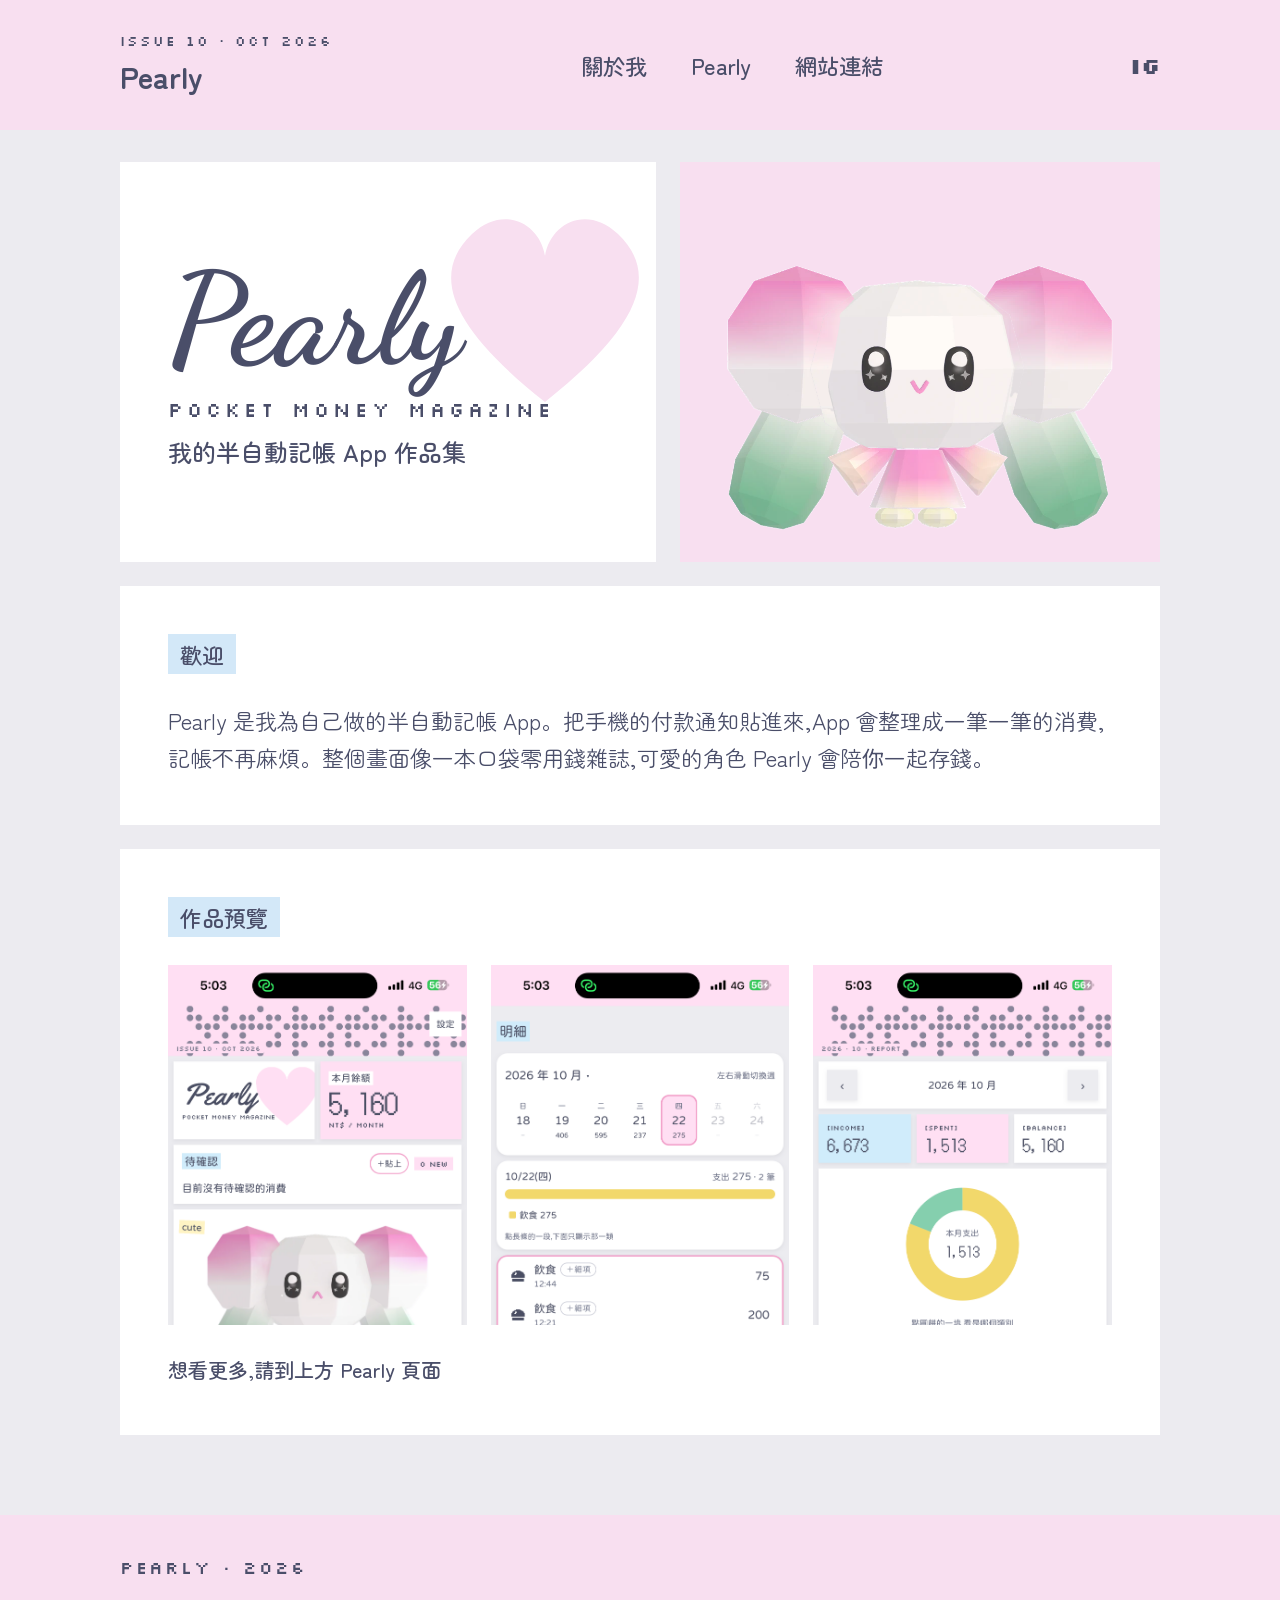
==== index.html @ 507bc212 "Pearly 作品網站：首頁、關於我、Pearly、網站連結" ====
<!DOCTYPE html>
<html lang="zh-TW">
<head>
    <meta charset="UTF-8">
    <meta name="viewport" content="width=device-width, initial-scale=1.0">
    <title>Pearly 作品網站</title>
    <!-- 網路字體:Google Fonts -->
    <link href="https://fonts.googleapis.com/css2?family=Zen+Maru+Gothic:wght@400;500;700&family=Noto+Sans+TC:wght@400;500;700&family=Dancing+Script:wght@700&family=Silkscreen:wght@400;700&family=DotGothic16&display=swap" rel="stylesheet">
    <link rel="stylesheet" href="style.css">
</head>
<body>

    <!-- 上方導覽列 -->
    <div class="header">
        <div>
            <div class="issue">ISSUE 10 · OCT 2026</div>
            <a class="site-name" href="index.html">Pearly</a>
        </div>
        <div class="nav">
            <a href="about.html">關於我</a>
            <a href="pearly.html">Pearly</a>
            <a href="links.html">網站連結</a>
        </div>
        <a class="ig" href="https://www.instagram.com/negi._.404/" target="_blank">IG</a>
    </div>

    <div class="content">

        <!-- 封面:左邊 logo,右邊角色 -->
        <div class="cover">
            <div class="logo-card">
                <img class="heart" src="images/heart.svg" alt="愛心">
                <div class="logo-text">Pearly</div>
                <div class="logo-sub">POCKET MONEY MAGAZINE</div>
                <div class="logo-desc">我的半自動記帳 App 作品集</div>
            </div>
            <div class="character-card">
                <img src="images/pearly.png" alt="Pearly 角色">
            </div>
        </div>

        <!-- 歡迎 -->
        <div class="card">
            <div class="tag">歡迎</div>
            <p>Pearly 是我為自己做的半自動記帳 App。把手機的付款通知貼進來,App 會整理成一筆一筆的消費,記帳不再麻煩。整個畫面像一本口袋零用錢雜誌,可愛的角色 Pearly 會陪你一起存錢。</p>
        </div>

        <!-- 作品預覽 -->
        <div class="card">
            <div class="tag">作品預覽</div>
            <div class="preview-row">
                <div class="shot"><img src="images/home.png" alt="Pearly 首頁畫面"></div>
                <div class="shot"><img src="images/detail.png" alt="Pearly 明細畫面"></div>
                <div class="shot"><img src="images/chart.png" alt="Pearly 圖表畫面"></div>
            </div>
            <p class="more">想看更多,請到上方 <a href="pearly.html">Pearly</a> 頁面</p>
        </div>

    </div>

    <!-- 頁尾 -->
    <div class="footer">PEARLY · 2026</div>

</body>
</html>
---- style.css ----
/* ===== Pearly 作品網站 style.css ===== */
/* 4 個頁面共用這一個 CSS 檔 */

/* 讓 padding 和 border 算在 width / height 裡面(box-sizing 概念) */
* {
  box-sizing: border-box;
}

/* ---------- 整體設定 ---------- */
body {
  margin: 0;
  background-color: #ECEBF0;
  color: #4A4E69;
  font-family: "Zen Maru Gothic", "Noto Sans TC", sans-serif;
  font-size: 22px;
}

a {
  color: #4A4E69;
  text-decoration: none;
}

p {
  margin: 0;
  line-height: 1.7;
}

/* ---------- 上方導覽列 header ---------- */
.header {
  height: 130px;
  padding: 0 120px;
  background-color: #F8DFF0;
  display: flex;
  justify-content: space-between;
  align-items: center;
}

.issue {
  font-family: "Silkscreen", sans-serif;
  font-size: 14px;
  letter-spacing: 2px;
  margin-bottom: 4px;
}

.site-name {
  font-size: 30px;
  font-weight: 700;
}

.nav {
  display: flex;
  gap: 12px;
}

.nav a {
  padding: 6px 16px;
  font-weight: 500;
}

/* 目前所在的頁面,底色變藍色 */
.nav a.active {
  background-color: #D3E8F8;
}

.ig {
  font-family: "Silkscreen", sans-serif;
  font-size: 22px;
  font-weight: 700;
}

/* ---------- 內容區 ---------- */
.content {
  padding: 32px 120px 56px 120px;
}

/* 白色卡片 */
.card {
  background-color: #FFFFFF;
  padding: 48px;
  margin-bottom: 24px;
}

/* 藍色小標籤 */
.tag {
  display: inline-block;
  background-color: #D3E8F8;
  padding: 4px 12px;
  font-weight: 500;
  margin-bottom: 28px;
}

/* ---------- 首頁:封面 ---------- */
.cover {
  display: flex;
  gap: 24px;
  height: 400px;
  margin-bottom: 24px;
}

.logo-card {
  flex: 1;
  background-color: #FFFFFF;
  padding: 48px;
  position: relative;      /* 讓愛心可以用 absolute 定位 */
  overflow: hidden;
  display: flex;
  flex-direction: column;
  justify-content: center;
}

.heart {
  position: absolute;
  top: 40px;
  right: -4px;
  width: 230px;
}

.logo-text {
  font-family: "Dancing Script", cursive;
  font-size: 128px;
  font-weight: 700;
  line-height: 1;
  margin-bottom: 12px;
}

.logo-sub {
  font-family: "Silkscreen", sans-serif;
  font-size: 20px;
  letter-spacing: 4px;
  margin-bottom: 12px;
}

.logo-desc {
  font-size: 24px;
  font-weight: 500;
}

.character-card {
  width: 480px;
  background-color: #F8DFF0;
  padding: 32px;
  display: flex;
  justify-content: center;
  align-items: center;
}

.character-card img {
  width: 100%;
}

/* ---------- 首頁:作品預覽 ---------- */
.preview-row {
  display: flex;
  gap: 24px;
}

.shot {
  flex: 1;
}

/* 圖片只顯示上面一段,高度固定 360px */
.shot img {
  width: 100%;
  height: 360px;
  object-fit: cover;
  object-position: top;
  display: block;
}

.more {
  margin-top: 28px;
  font-size: 20px;
  font-weight: 500;
}

/* ---------- 關於我 ---------- */
.about-row {
  display: flex;
  gap: 48px;
}

.photo {
  width: 360px;
  height: 420px;
  border: 2px dashed #E6A5CE;
  background-color: #FFFFFF;
}

.photo img {
  width: 100%;
  height: 100%;
  object-fit: cover;
  display: block;
}

.info {
  flex: 1;
}

.info-row {
  display: flex;
  align-items: center;
  gap: 20px;
  margin-bottom: 20px;
}

.label {
  background-color: #F8DFF0;
  padding: 4px 12px;
  font-weight: 500;
}

.value {
  font-size: 24px;
}

/* ---------- Pearly 作品頁 ---------- */
.features-row {
  display: flex;
  gap: 24px;
}

.feature {
  flex: 1;
}

.feature img {
  width: 100%;
  height: 520px;
  object-fit: cover;
  object-position: top;
  display: block;
}

.feature h3 {
  font-size: 26px;
  margin: 14px 0;
}

.feature p {
  font-size: 20px;
  line-height: 1.6;
}

/* 色彩 */
.colors-row {
  display: flex;
  gap: 20px;
}

.swatch {
  flex: 1;
}

.color-box {
  height: 120px;
  border: 1px solid #D8D6E0;
  margin-bottom: 10px;
}

.pink  { background-color: #F8DFF0; }
.blue  { background-color: #D3E8F8; }
.yellow { background-color: #EDD87D; }
.green { background-color: #97CDB2; }
.ink   { background-color: #4A4E69; }
.base  { background-color: #ECEBF0; }

.color-name {
  font-size: 20px;
  font-weight: 500;
  margin-bottom: 10px;
}

.color-code {
  font-family: "DotGothic16", sans-serif;
  font-size: 18px;
}

/* 製作過程 */
.steps {
  list-style: none;
  margin: 0;
  padding: 0;
}

.steps li {
  display: flex;
  align-items: center;
  gap: 20px;
  margin-bottom: 20px;
}

.num {
  width: 56px;
  height: 56px;
  background-color: #F8DFF0;
  display: flex;
  justify-content: center;
  align-items: center;
  font-family: "Silkscreen", sans-serif;
  font-weight: 700;
  font-size: 22px;
}

/* ---------- 網站連結 ---------- */
.link-item {
  display: flex;
  align-items: center;
  gap: 24px;
  padding: 24px;
  margin-bottom: 20px;
  background-color: #ECEBF0;
}

.chip {
  background-color: #F8DFF0;
  padding: 8px 14px;
  font-family: "Silkscreen", sans-serif;
  font-size: 18px;
  font-weight: 700;
}

.link-title {
  font-size: 24px;
  font-weight: 700;
  margin-bottom: 4px;
}

.link-url {
  font-family: "DotGothic16", sans-serif;
  font-size: 20px;
}

/* ---------- 頁尾 footer ---------- */
.footer {
  padding: 40px 120px;
  background-color: #F8DFF0;
  font-family: "Silkscreen", sans-serif;
  font-size: 18px;
  letter-spacing: 2px;
}
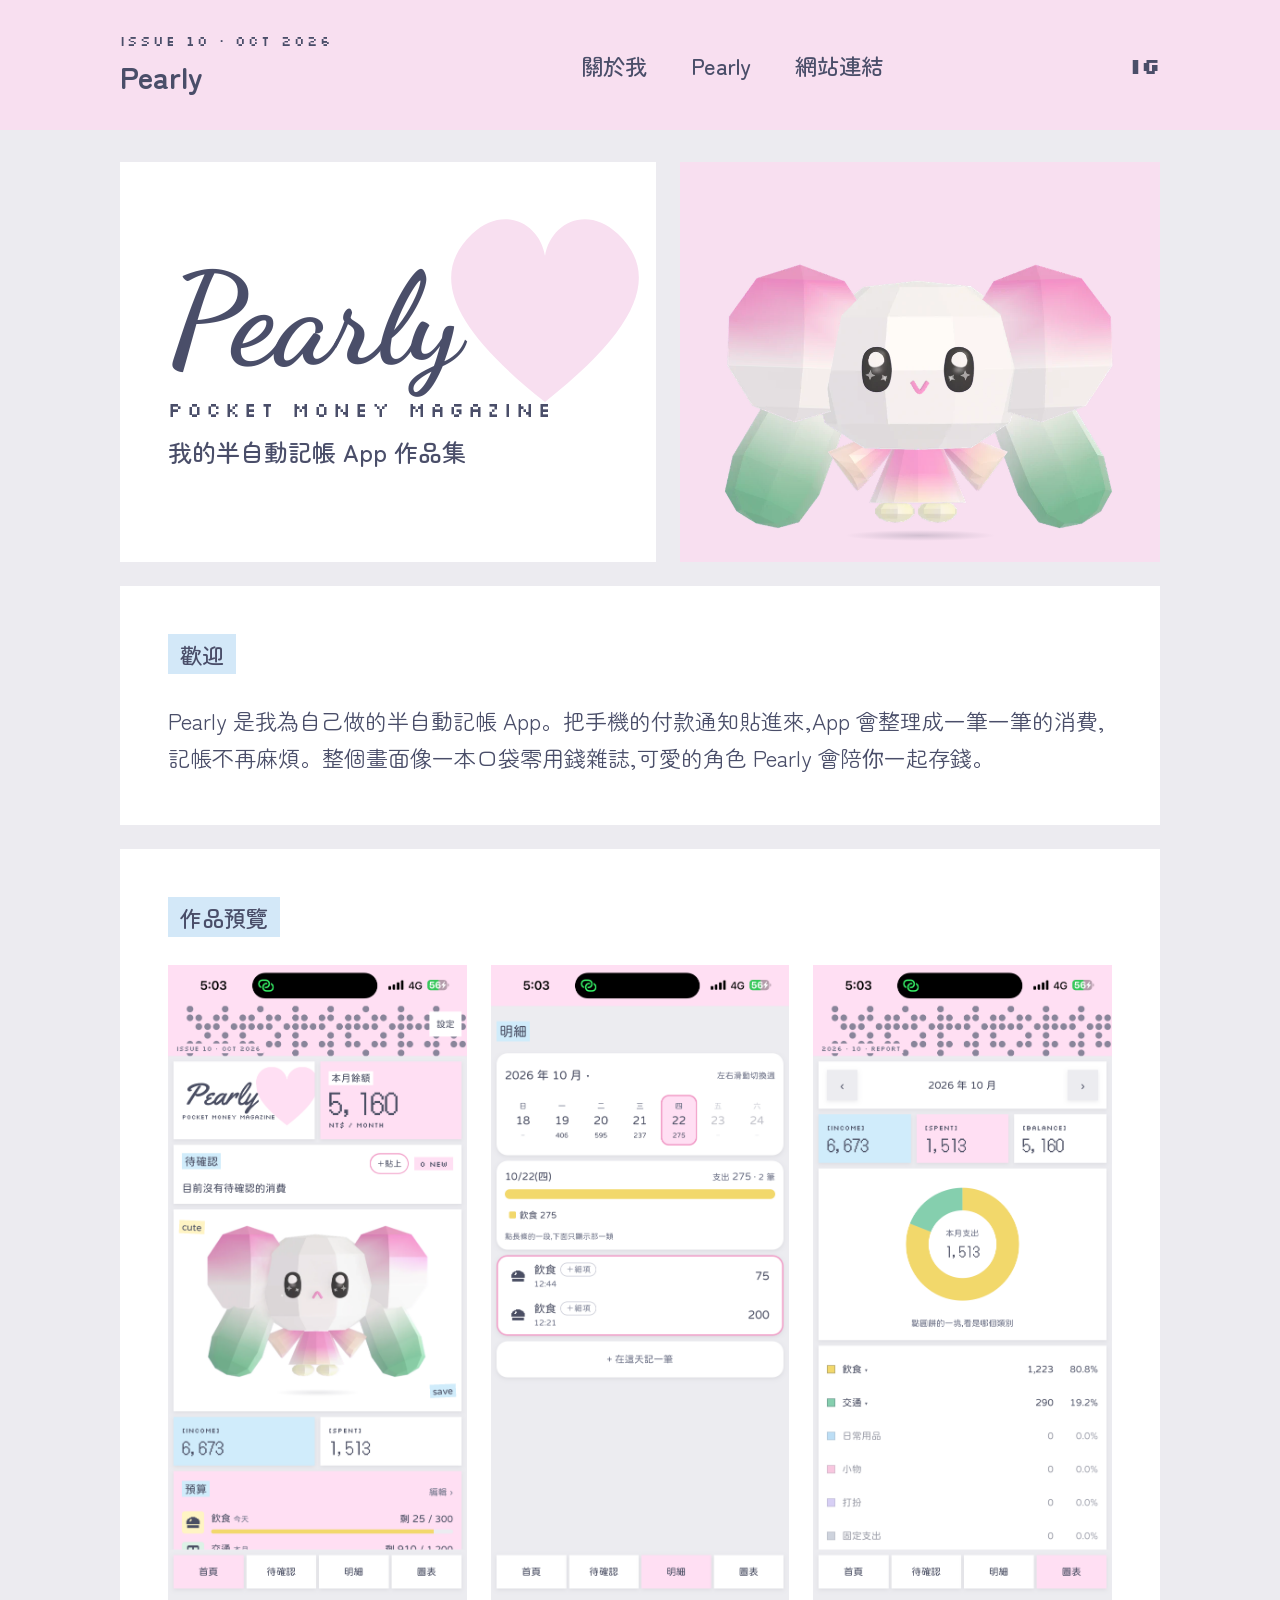
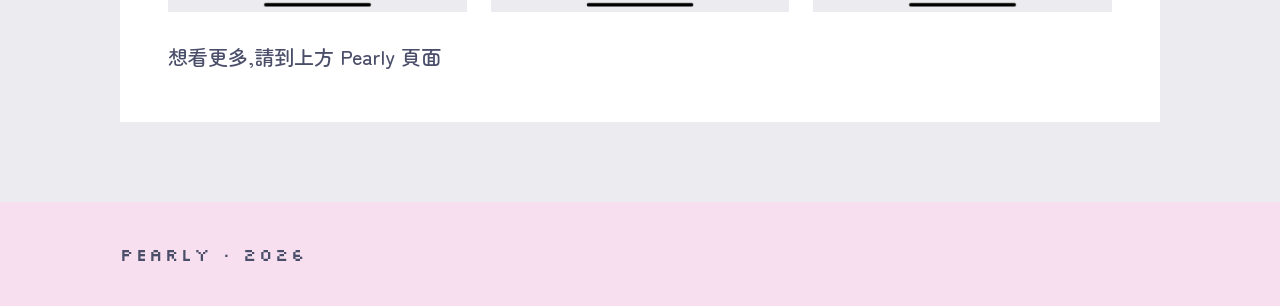
==== commit 2a436365: "首頁角色卡加入 App 角色動畫與音效（pet.js、char13.js、snd10.js）" ====
--- a/index.html
+++ b/index.html
@@ -34,8 +34,9 @@
                 <div class="logo-sub">POCKET MONEY MAGAZINE</div>
                 <div class="logo-desc">我的半自動記帳 App 作品集</div>
             </div>
+            <!-- 角色卡:pet.js 會把 Pearly App 的會動角色放進來;點=跳、連點=頭暈、長按=施魔法、太久沒點=睡覺 -->
             <div class="character-card">
-                <img src="images/pearly.png" alt="Pearly 角色">
+                <div class="pet"><img src="images/pearly.png" alt="Pearly 角色"></div>
             </div>
         </div>
 
@@ -61,5 +62,8 @@
     <!-- 頁尾 -->
     <div class="footer">PEARLY · 2026</div>
 
+    <!-- 角色動畫(char13.js、snd10.js 來自 Pearly App) -->
+    <script src="pet.js"></script>
+
 </body>
 </html>
--- a/style.css
+++ b/style.css
@@ -148,6 +148,26 @@
   width: 100%;
 }
 
+/* 角色動畫(GitHub 版):睡覺變紫色、長按變淡粉,跟 App 一樣慢慢換色 */
+.character-card {
+  transition: background-color 0.6s ease;
+  -webkit-user-select: none;
+  user-select: none;
+  -webkit-touch-callout: none;
+}
+
+.character-card .pet {
+  width: 100%;
+}
+
+.character-card.sleep {
+  background-color: #E7E3F4;
+}
+
+.character-card.lp-on {
+  background-color: #FDF0F6;
+}
+
 /* ---------- 首頁:作品預覽 ---------- */
 .preview-row {
   display: flex;
@@ -161,9 +181,7 @@
 /* 圖片只顯示上面一段,高度固定 360px */
 .shot img {
   width: 100%;
-  height: 360px;
-  object-fit: cover;
-  object-position: top;
+  height: auto; /* 照 Figma:整張手機截圖完整顯示 */
   display: block;
 }
 
@@ -226,9 +244,7 @@
 
 .feature img {
   width: 100%;
-  height: 520px;
-  object-fit: cover;
-  object-position: top;
+  height: auto; /* 照 Figma:整張手機截圖完整顯示 */
   display: block;
 }
 
